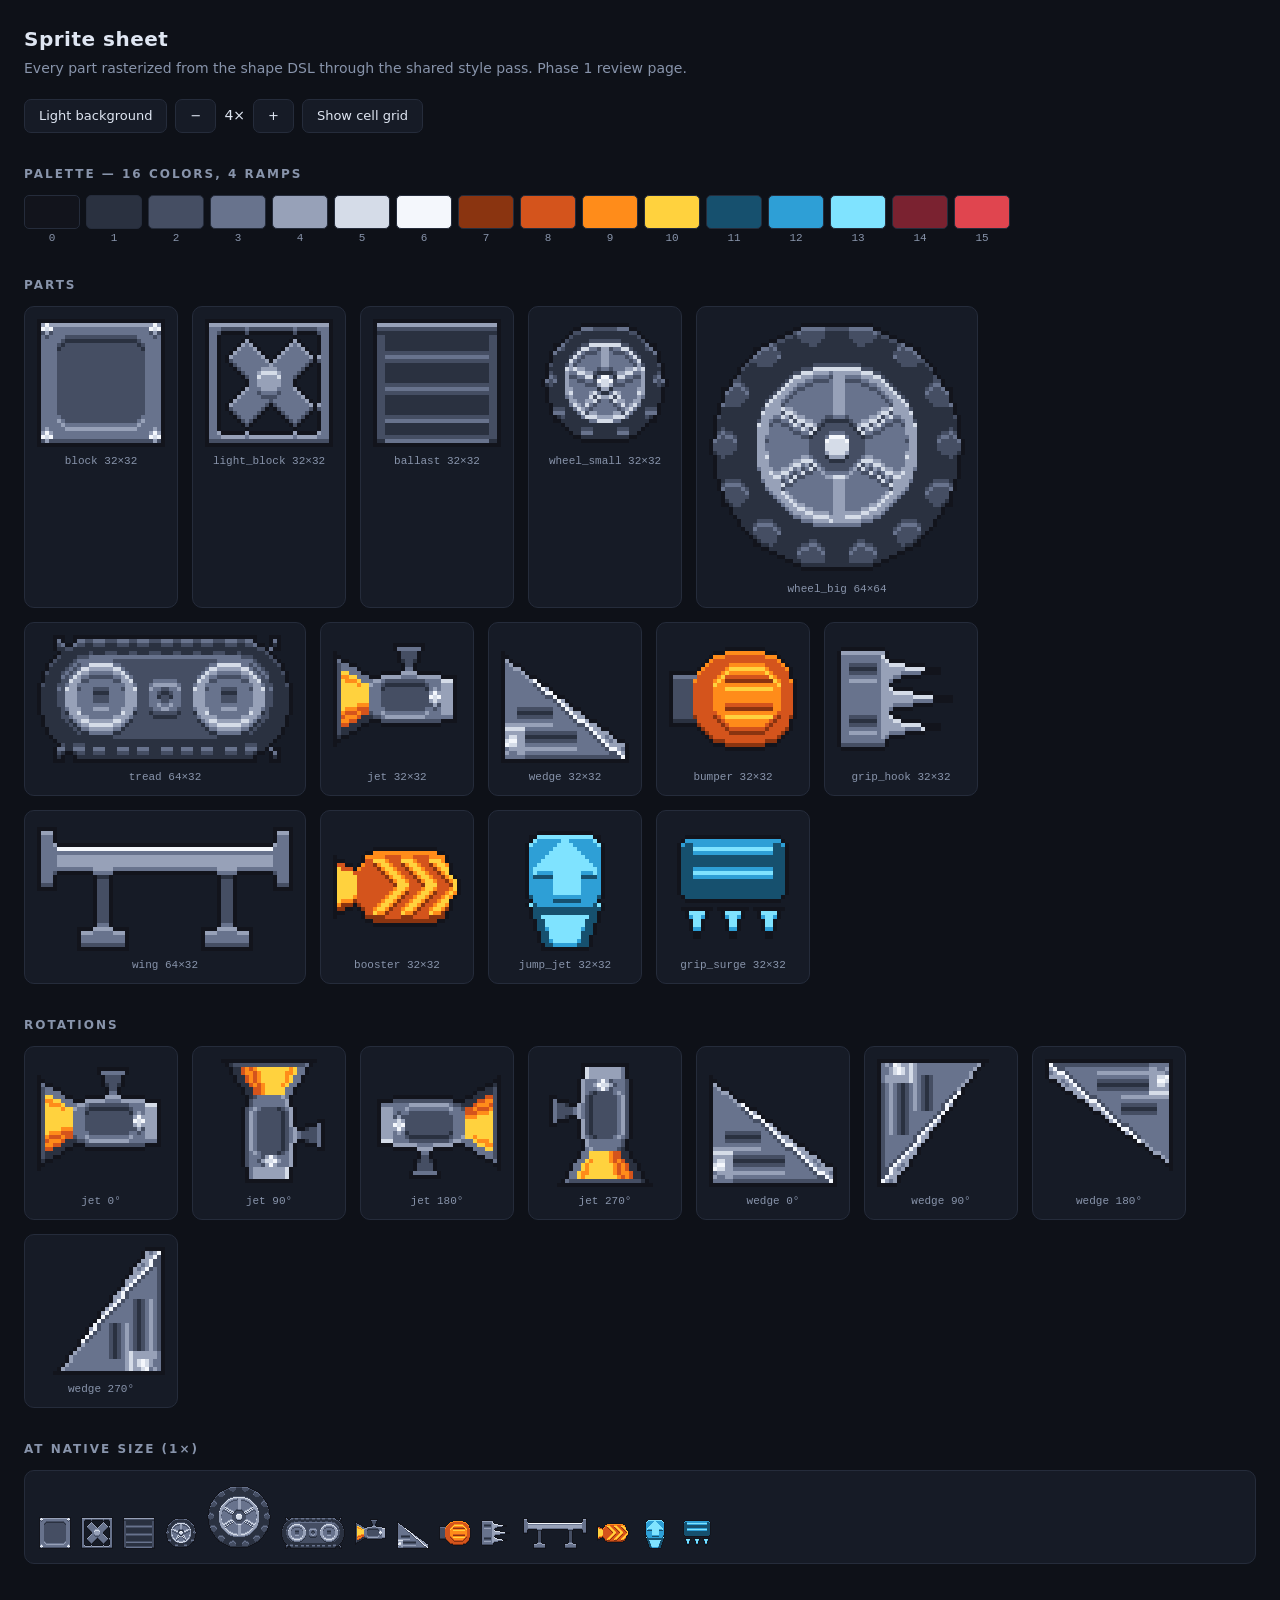
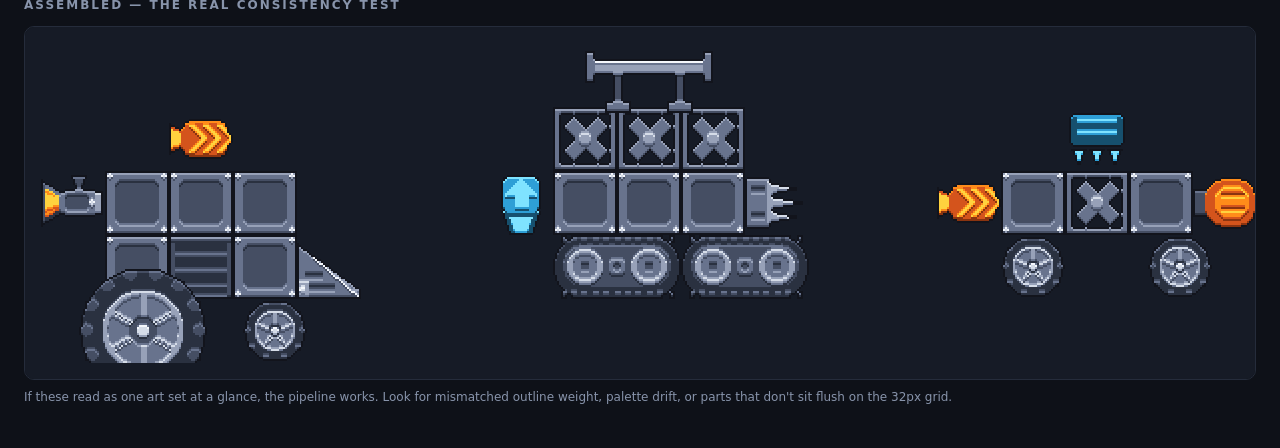
==== src/art/sheet.html @ 6cece6f8 "Grid vehicle builder and head-to-head racer A two-part browser game: build a vehicle from grid parts" ====
<!doctype html>
<meta charset="utf-8">
<meta name="viewport" content="width=device-width,initial-scale=1">
<title>Sprite sheet — vehicle builder</title>
<style>
  :root { --bg:#0e1118; --panel:#161b26; --line:#252c3b; --text:#dfe6f2; --dim:#8894ab; }
  body.light { --bg:#eef1f6; --panel:#ffffff; --line:#d3dae6; --text:#1a1f2b; --dim:#5b6579; }
  * { box-sizing:border-box; }
  body { margin:0; padding:24px; background:var(--bg); color:var(--text);
         font:14px/1.5 ui-sans-serif,system-ui,-apple-system,sans-serif; }
  h1 { font-size:20px; margin:0 0 4px; letter-spacing:.5px; }
  h2 { font-size:12px; text-transform:uppercase; letter-spacing:2px; color:var(--dim);
       margin:32px 0 12px; font-weight:600; }
  .sub { color:var(--dim); margin:0 0 20px; }
  canvas { image-rendering:pixelated; display:block; }
  .bar { display:flex; gap:8px; align-items:center; flex-wrap:wrap; margin-bottom:8px; }
  button { font:inherit; font-size:13px; padding:6px 14px; border-radius:7px; cursor:pointer;
           background:var(--panel); color:var(--text); border:1px solid var(--line); }
  button.on { background:#2e6fd6; border-color:#2e6fd6; color:#fff; }
  .swatches { display:flex; flex-wrap:wrap; gap:6px; }
  .sw { width:56px; }
  .sw i { display:block; height:34px; border-radius:5px; border:1px solid var(--line); }
  .sw b { display:block; font:11px ui-monospace,monospace; color:var(--dim); font-weight:400;
          text-align:center; padding-top:3px; }
  .grid { display:flex; flex-wrap:wrap; gap:14px; }
  .cell { background:var(--panel); border:1px solid var(--line); border-radius:10px;
          padding:12px; display:flex; flex-direction:column; align-items:center; gap:8px; }
  .cell .name { font:11px ui-monospace,monospace; color:var(--dim); }
  .strip { display:flex; flex-wrap:wrap; gap:10px; align-items:flex-end;
           background:var(--panel); border:1px solid var(--line); border-radius:10px; padding:14px; }
  .stage { background:var(--panel); border:1px solid var(--line); border-radius:10px;
           padding:16px; overflow-x:auto; }
  .note { color:var(--dim); font-size:12px; margin-top:8px; }
</style>
<body>
<h1>Sprite sheet</h1>
<p class="sub">Every part rasterized from the shape DSL through the shared style pass. Phase 1 review page.</p>

<div class="bar">
  <button id="theme">Light background</button>
  <button id="zoomOut">−</button><span id="zoomLabel">4×</span><button id="zoomIn">+</button>
  <button id="gridToggle">Show cell grid</button>
</div>

<h2>Palette — 16 colors, 4 ramps</h2>
<div class="swatches" id="swatches"></div>

<h2>Parts</h2>
<div class="grid" id="parts"></div>

<h2>Rotations</h2>
<div class="grid" id="rots"></div>

<h2>At native size (1×)</h2>
<div class="strip" id="native"></div>

<h2>Assembled — the real consistency test</h2>
<div class="stage"><canvas id="stage"></canvas></div>
<p class="note">If these read as one art set at a glance, the pipeline works. Look for mismatched outline weight, palette drift, or parts that don't sit flush on the 32px grid.</p>

<script type="module">
import { PALETTE } from './palette.js';
import { buildAtlas, spriteCanvas, spriteNames, SPRITES, ROTATABLE } from './atlas.js';

buildAtlas();
let zoom = 4, showGrid = false;

// spriteCanvas returns a CACHED, shared canvas meant for drawImage. Appending
// it to the DOM would move the same node between sections, so this page always
// blits into a fresh canvas of its own.
function displayCanvas(name, turns, scale) {
  const src = spriteCanvas(name, turns, scale);
  const cv = document.createElement('canvas');
  cv.width = src.width; cv.height = src.height;
  cv.getContext('2d').drawImage(src, 0, 0);
  return cv;
}

// -- palette swatches
document.getElementById('swatches').innerHTML = PALETTE.map((hex, i) =>
  `<div class="sw"><i style="background:${hex}"></i><b>${i}</b></div>`).join('');

// -- part tiles
function renderParts() {
  const host = document.getElementById('parts');
  host.innerHTML = '';
  for (const name of spriteNames()) {
    const cell = document.createElement('div');
    cell.className = 'cell';
    cell.appendChild(displayCanvas(name, 0, zoom));
    const label = document.createElement('div');
    label.className = 'name';
    label.textContent = `${name}  ${SPRITES[name].w}×${SPRITES[name].h}`;
    cell.appendChild(label);
    host.appendChild(cell);
  }
}

function renderRots() {
  const host = document.getElementById('rots');
  host.innerHTML = '';
  for (const name of ROTATABLE) {
    for (let t = 0; t < 4; t++) {
      const cell = document.createElement('div');
      cell.className = 'cell';
      cell.appendChild(displayCanvas(name, t, zoom));
      const label = document.createElement('div');
      label.className = 'name';
      label.textContent = `${name} ${t * 90}°`;
      cell.appendChild(label);
      host.appendChild(cell);
    }
  }
}

function renderNative() {
  const host = document.getElementById('native');
  host.innerHTML = '';
  for (const name of spriteNames()) host.appendChild(displayCanvas(name, 0, 1));
}

// -- assembled mockups. Positions are in 32px grid cells.
const CELL = 32;
const VEHICLES = [
  { title: 'rover', parts: [
    ['block', 1, 1], ['block', 2, 1], ['block', 3, 1],
    ['block', 1, 2], ['ballast', 2, 2], ['block', 3, 2],
    ['wedge', 4, 2], ['booster', 2, 0], ['jet', 0, 1],
    ['wheel_big', 0.6, 2.5], ['wheel_small', 3.15, 3.0],
  ]},
  { title: 'crawler', parts: [
    ['light_block', 1, 0], ['light_block', 2, 0], ['light_block', 3, 0],
    ['block', 1, 1], ['block', 2, 1], ['block', 3, 1],
    ['grip_hook', 4, 1], ['wing', 1.5, -0.9], ['jump_jet', 0, 1],
    ['tread', 1, 2], ['tread', 3, 2],
  ]},
  { title: 'racer', parts: [
    ['block', 1, 1], ['light_block', 2, 1], ['block', 3, 1],
    ['bumper', 4, 1], ['grip_surge', 2, 0], ['booster', 0, 1],
    ['wheel_small', 1, 2], ['wheel_small', 3.3, 2],
  ]},
];

function renderStage() {
  const cv = document.getElementById('stage');
  const ctx = cv.getContext('2d');
  const z = 2;  // fixed, so all three vehicles fit side by side
  const colW = 7 * CELL, rowH = 5 * CELL;
  cv.width = colW * VEHICLES.length * z;
  cv.height = rowH * z;
  cv.style.width = cv.width + 'px';
  ctx.imageSmoothingEnabled = false;
  ctx.clearRect(0, 0, cv.width, cv.height);

  if (showGrid) {
    ctx.strokeStyle = 'rgba(127,150,200,.22)';
    ctx.lineWidth = 1;
    for (let x = 0; x <= cv.width; x += CELL * z) {
      ctx.beginPath(); ctx.moveTo(x + .5, 0); ctx.lineTo(x + .5, cv.height); ctx.stroke();
    }
    for (let y = 0; y <= cv.height; y += CELL * z) {
      ctx.beginPath(); ctx.moveTo(0, y + .5); ctx.lineTo(cv.width, y + .5); ctx.stroke();
    }
  }

  VEHICLES.forEach((v, vi) => {
    const ox = vi * colW * z;
    for (const [name, cx, cy] of v.parts) {
      const img = spriteCanvas(name, 0, 1);
      ctx.drawImage(img, 0, 0, img.width, img.height,
        ox + cx * CELL * z, (cy + 1) * CELL * z, img.width * z, img.height * z);
    }
  });
}

function renderAll() {
  document.getElementById('zoomLabel').textContent = zoom + '×';
  renderParts(); renderRots(); renderNative(); renderStage();
}

document.getElementById('zoomIn').onclick = () => { zoom = Math.min(10, zoom + 1); renderAll(); };
document.getElementById('zoomOut').onclick = () => { zoom = Math.max(1, zoom - 1); renderAll(); };
document.getElementById('theme').onclick = (e) => {
  document.body.classList.toggle('light');
  e.target.textContent = document.body.classList.contains('light') ? 'Dark background' : 'Light background';
};
document.getElementById('gridToggle').onclick = (e) => {
  showGrid = !showGrid; e.target.classList.toggle('on', showGrid); renderStage();
};

renderAll();
</script>
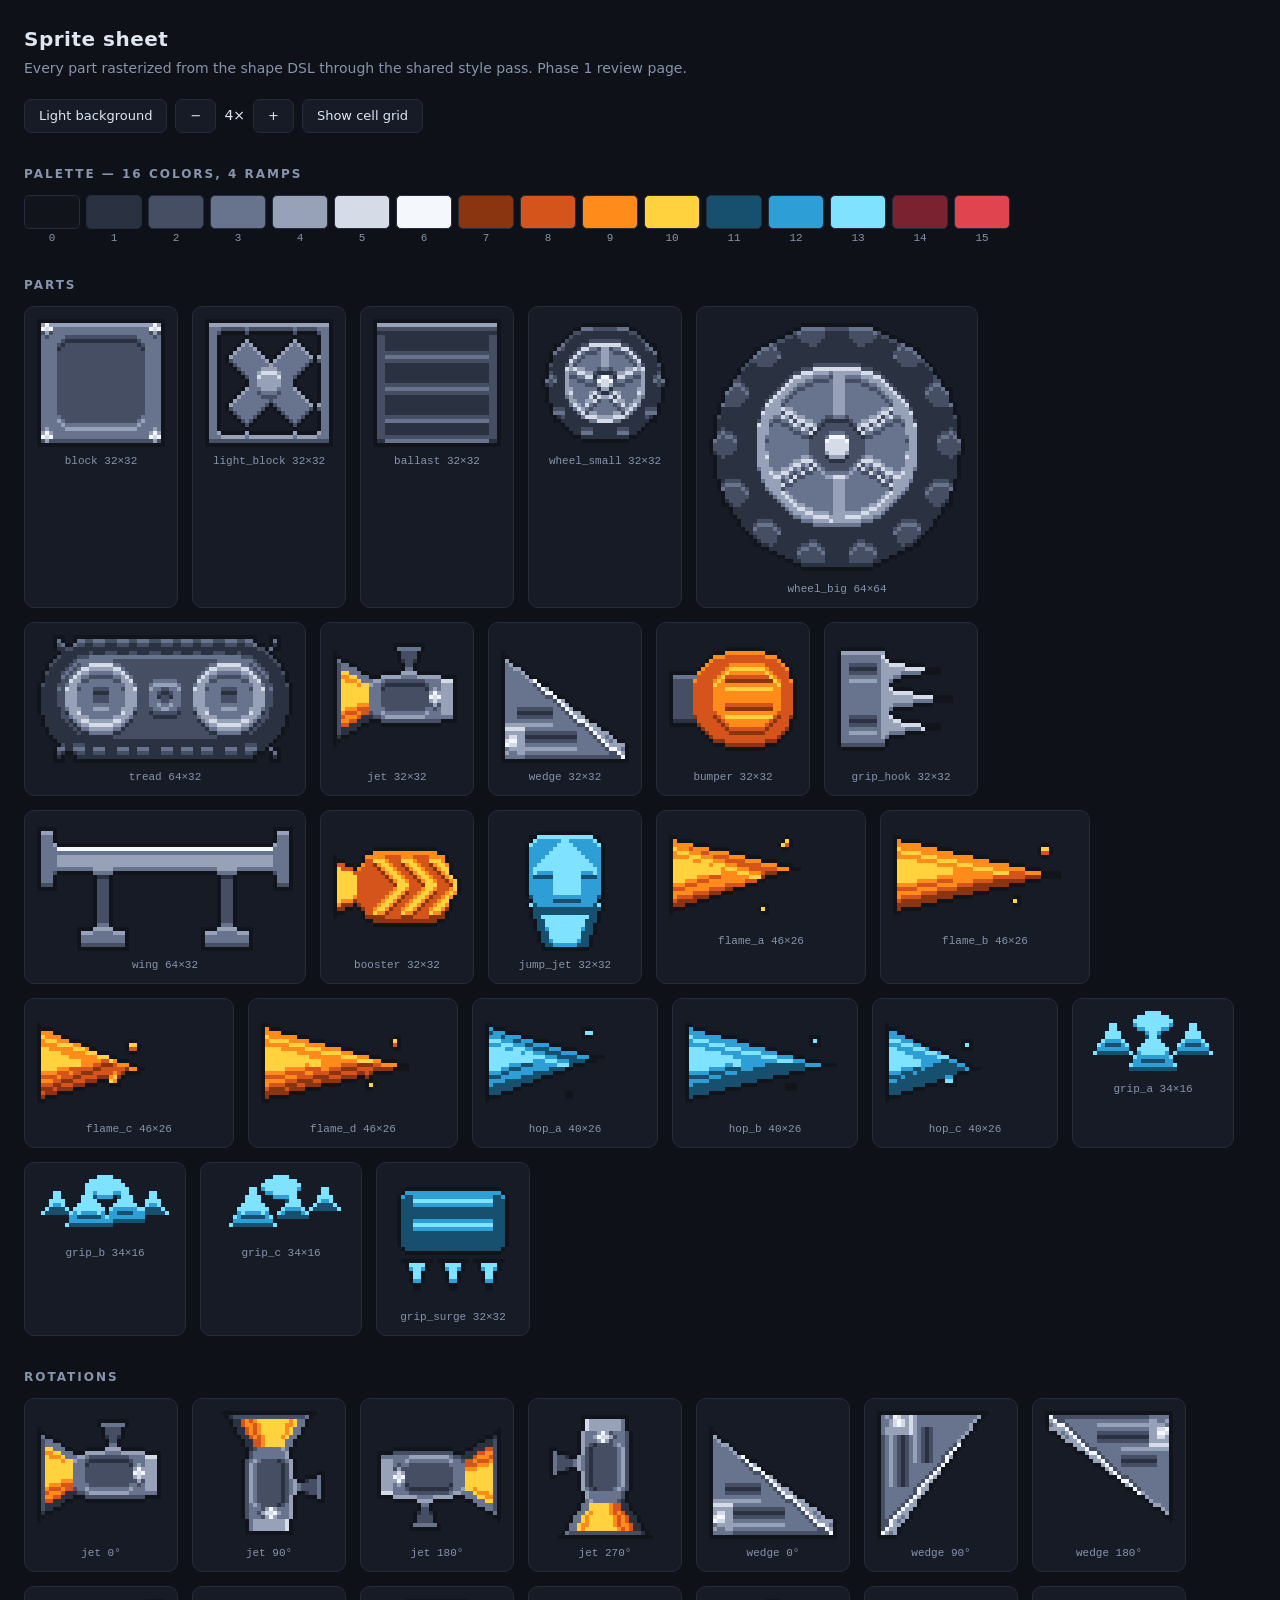
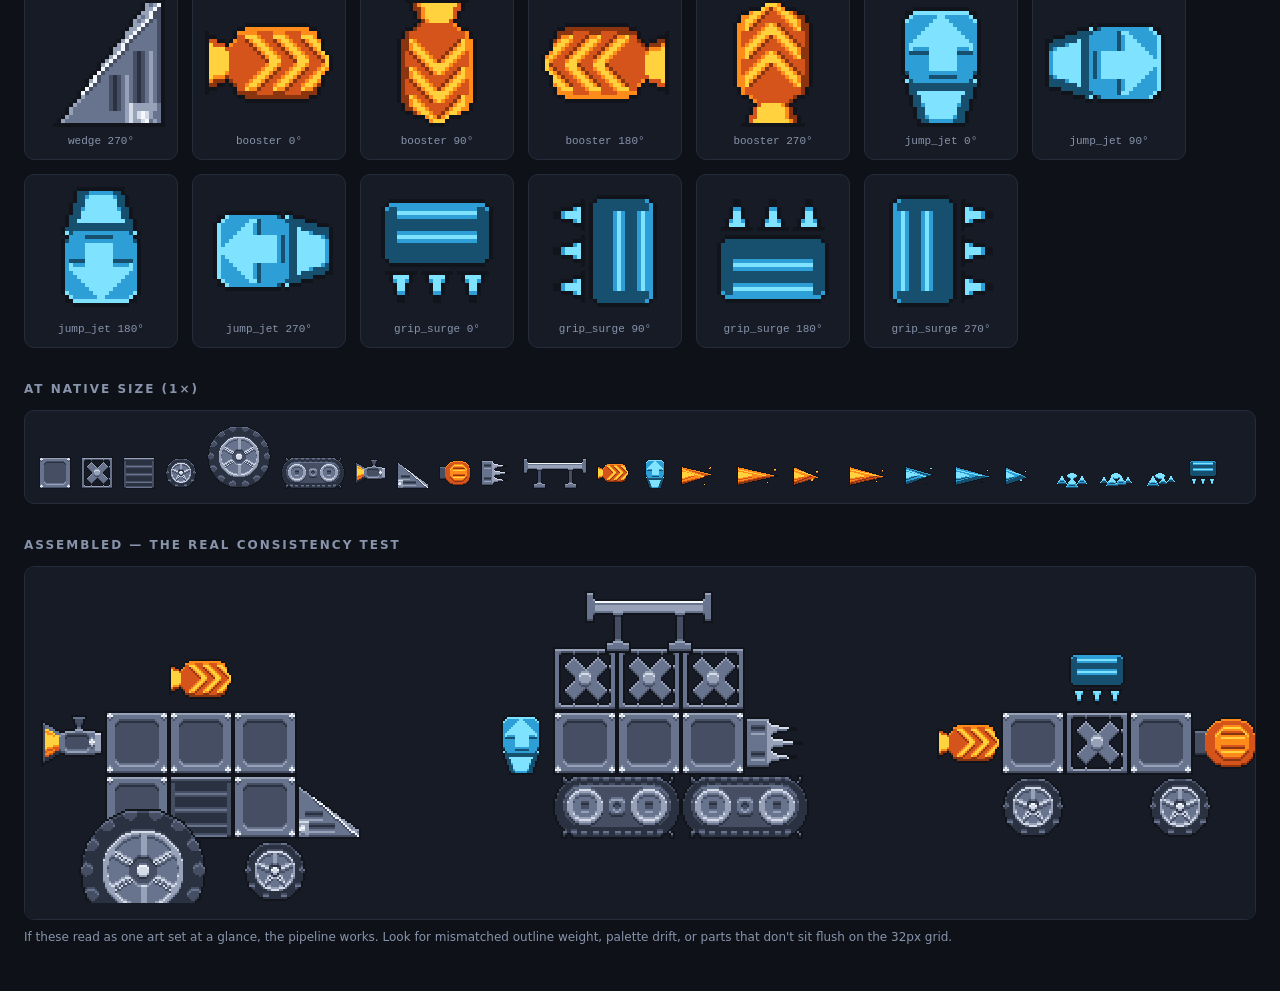
==== commit 80e771f2: "Add a favicon and animate the remaining power blocks Favicon is generated from the sprite DSL (tools" ====
--- a/src/art/sheet.html
+++ b/src/art/sheet.html
@@ -1,6 +1,9 @@
 <!doctype html>
 <meta charset="utf-8">
 <meta name="viewport" content="width=device-width,initial-scale=1">
+<link rel="icon" type="image/png" sizes="32x32" href="../../favicon-32.png">
+<link rel="icon" type="image/png" sizes="64x64" href="../../favicon-64.png">
+<link rel="apple-touch-icon" href="../../apple-touch-icon.png">
 <title>Sprite sheet — vehicle builder</title>
 <style>
   :root { --bg:#0e1118; --panel:#161b26; --line:#252c3b; --text:#dfe6f2; --dim:#8894ab; }
